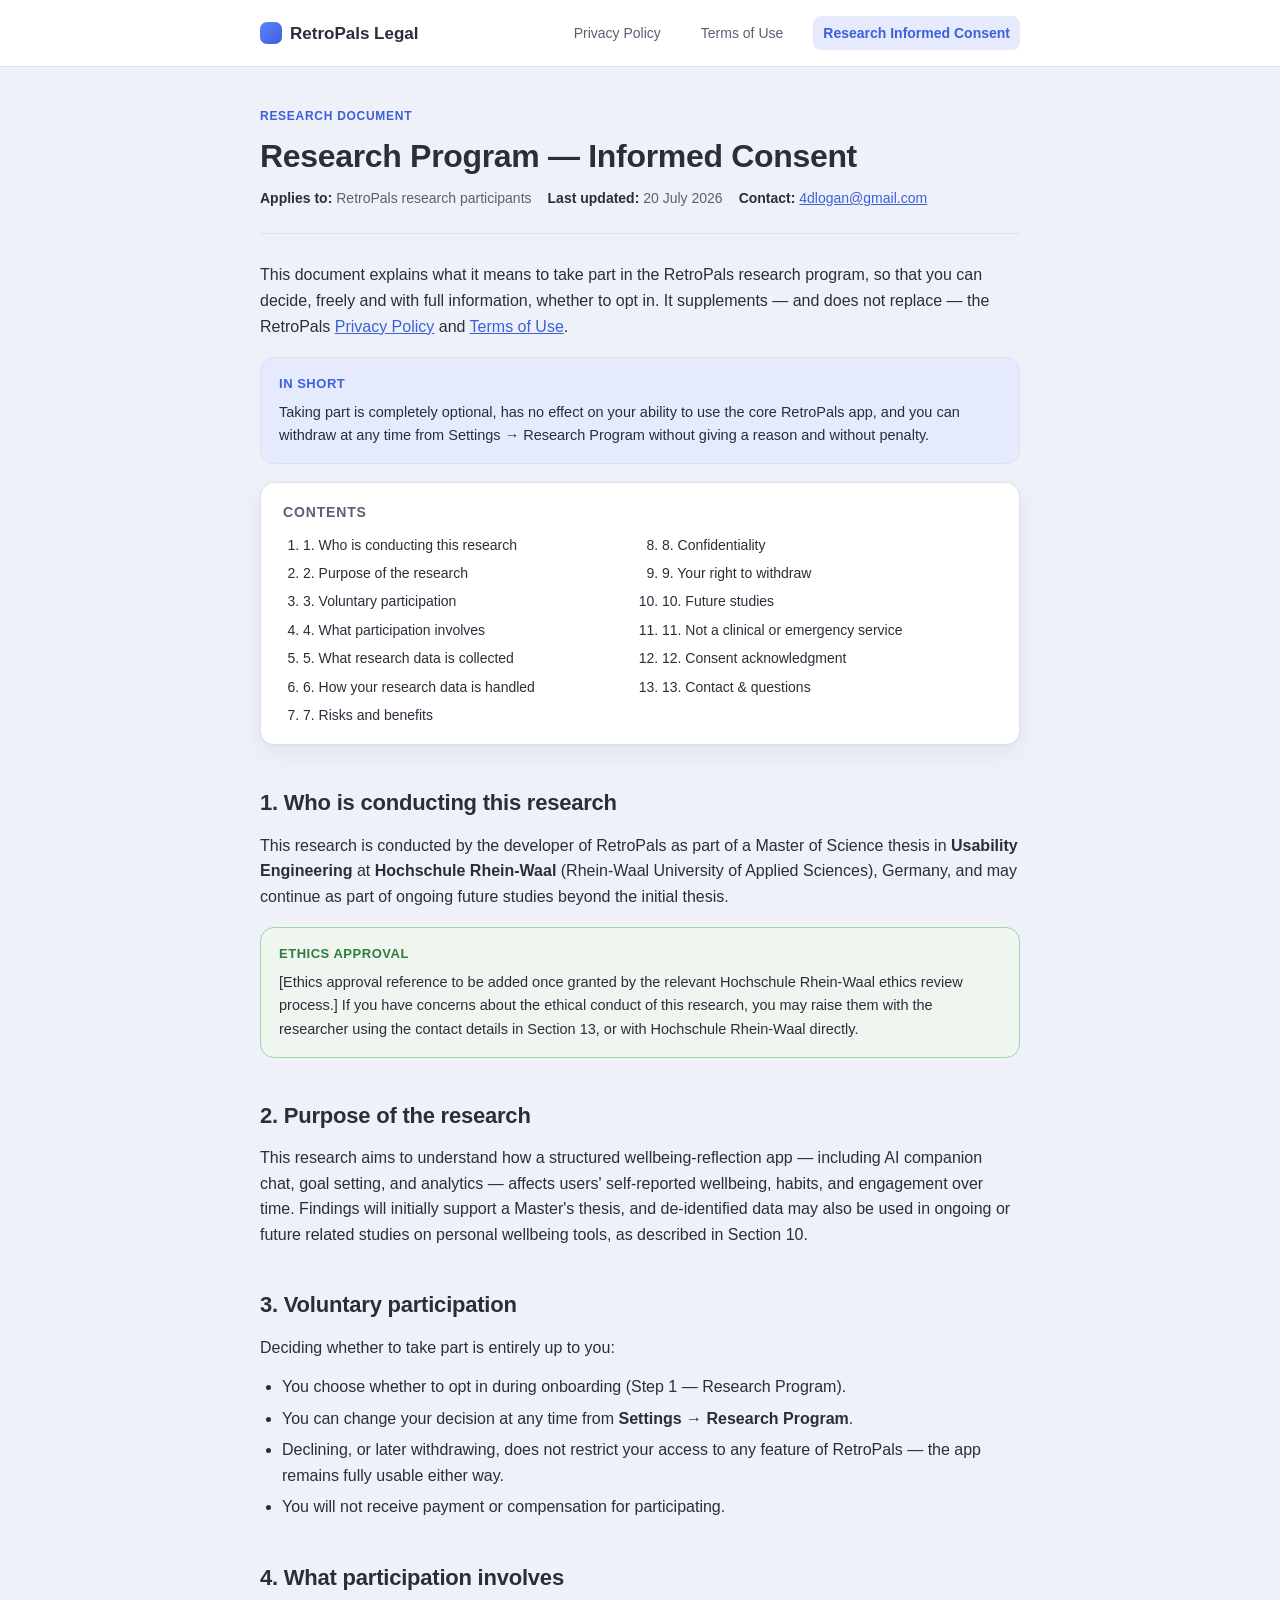
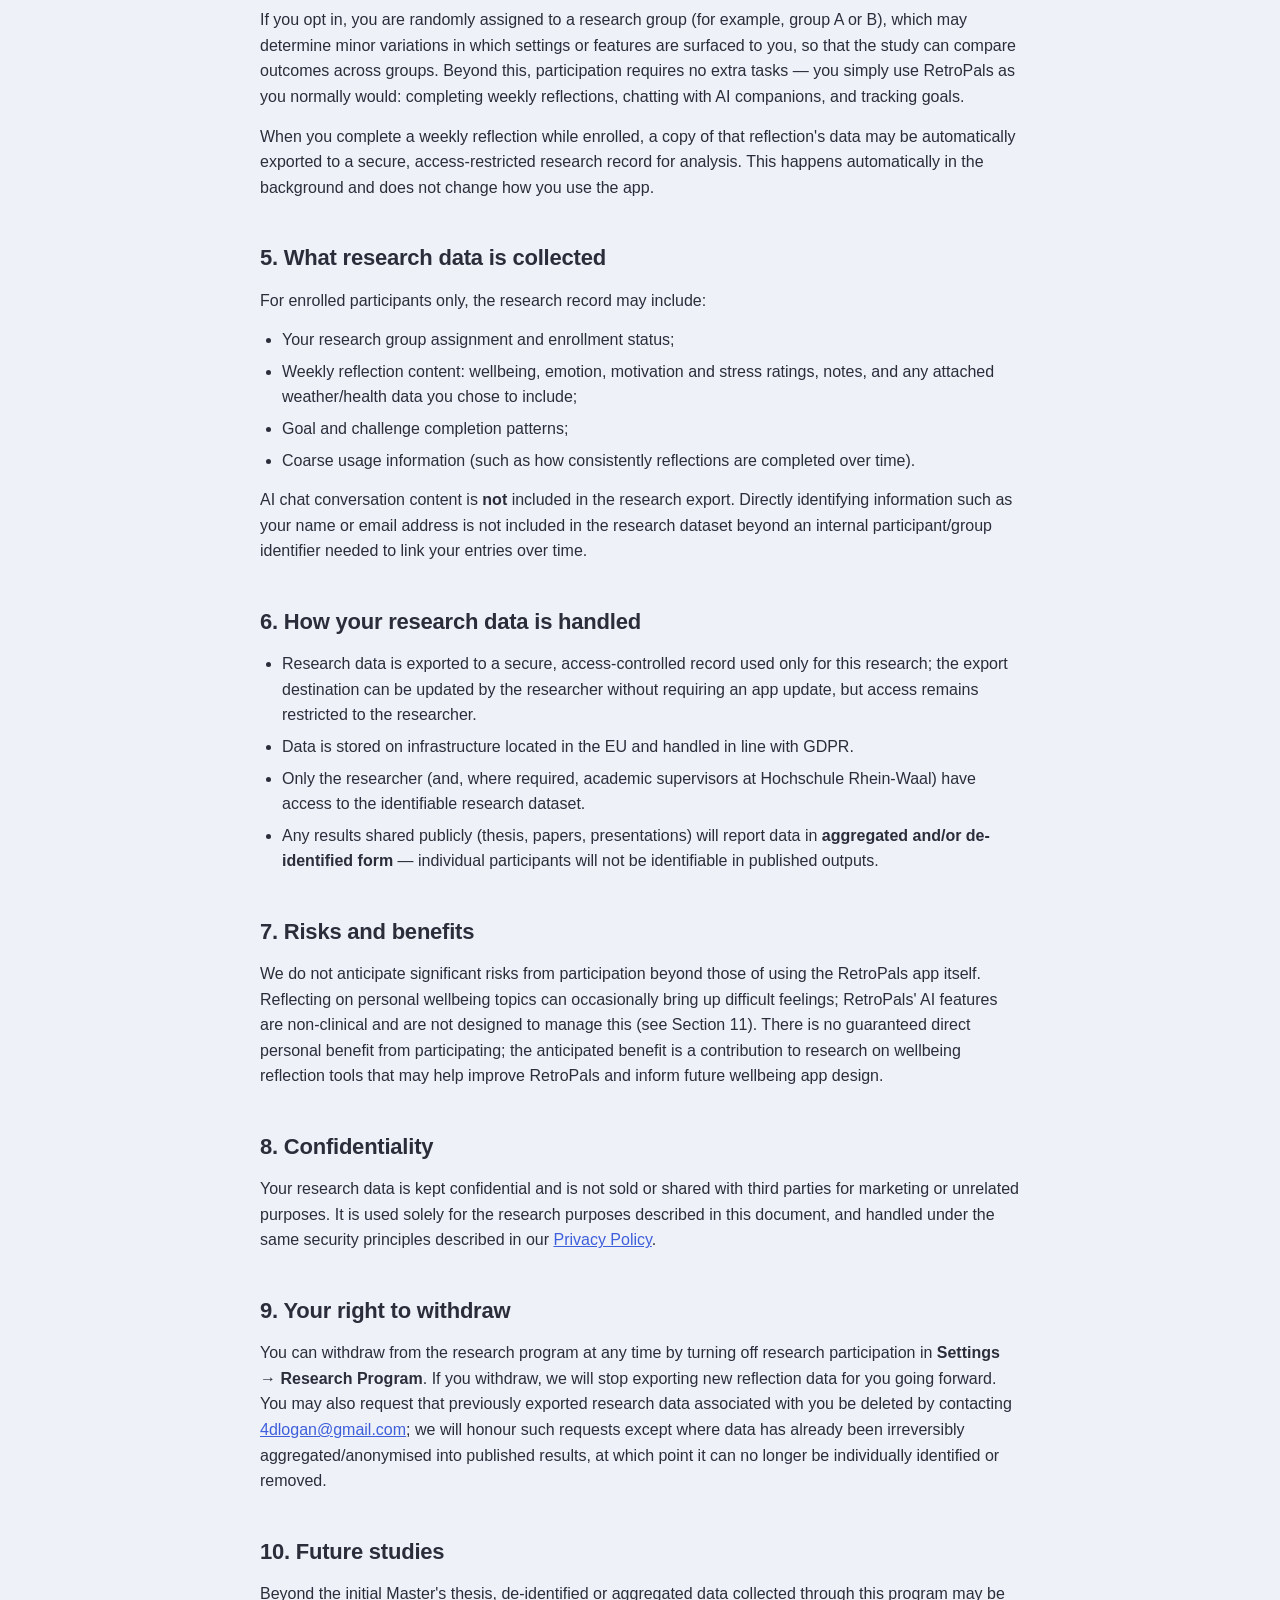
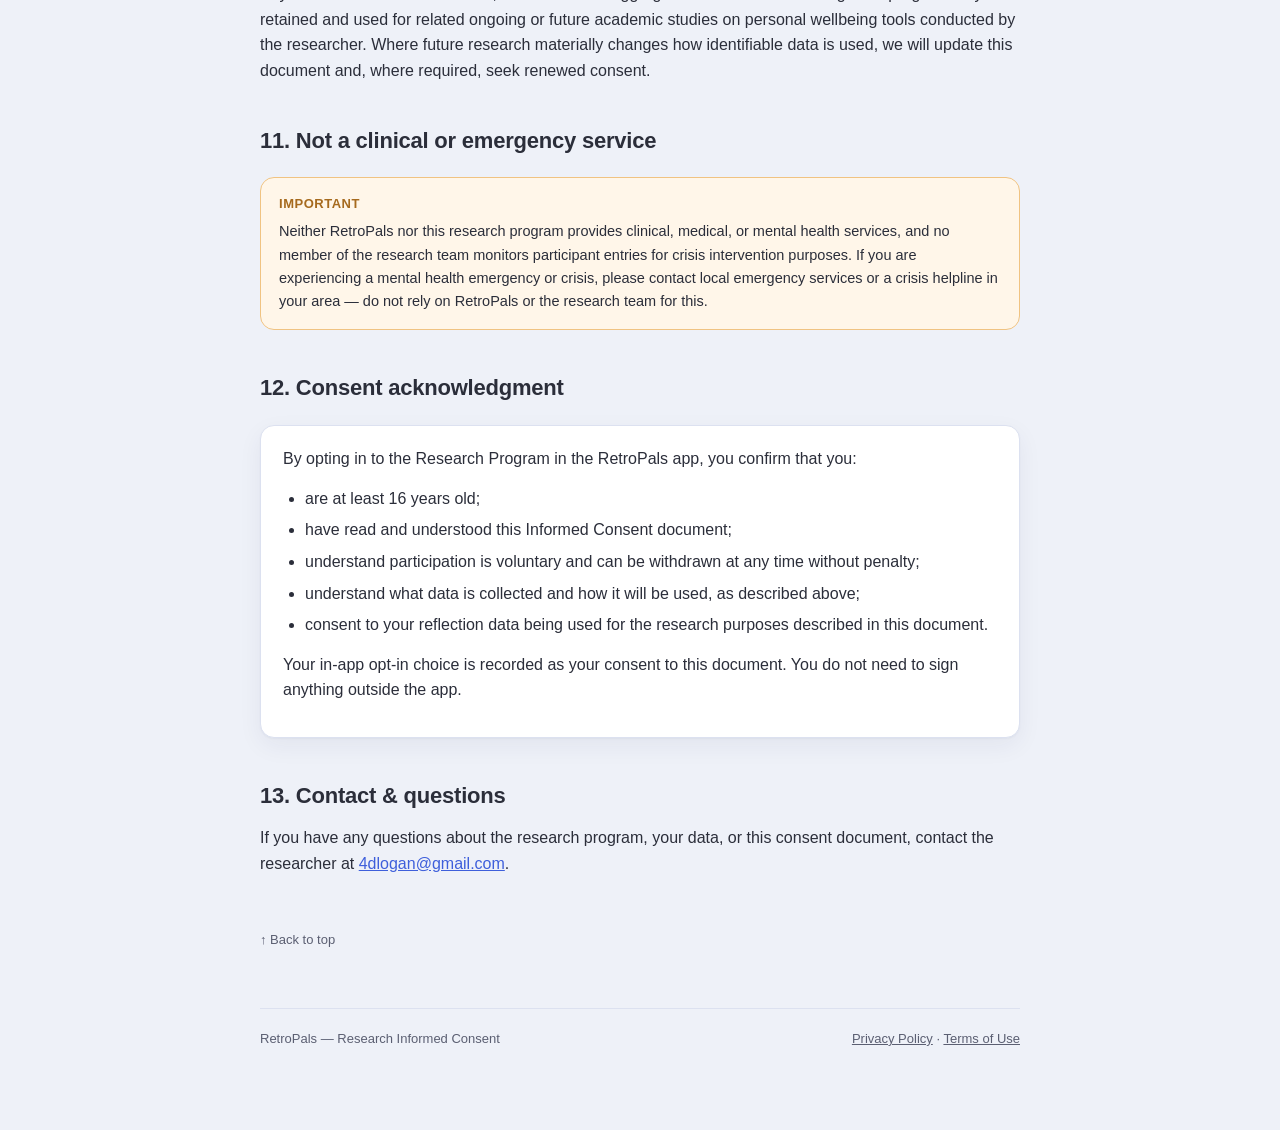
==== research-program.html @ ddf8b243 "Add HTML content for privacy policy, terms of use, and research consent" ====
<!doctype html>
<html lang="en">
<head>
<meta charset="UTF-8">
<meta name="viewport" content="width=device-width, initial-scale=1.0">
<title>Research Informed Consent — RetroPals</title>
<meta name="description" content="Informed consent for participation in the RetroPals research program.">
<link rel="stylesheet" href="css/style.css">
</head>
<body>

<nav class="site-nav">
  <div class="site-nav-inner">
    <a class="brand" href="privacy-policy.html"><span class="brand-mark"></span>RetroPals Legal</a>
    <a class="doc-link" href="privacy-policy.html">Privacy Policy</a>
    <a class="doc-link" href="terms-and-conditions.html">Terms of Use</a>
    <a class="doc-link active" href="research-program.html">Research Informed Consent</a>
  </div>
</nav>

<main class="page">

  <header class="doc-header">
    <p class="doc-kicker">Research Document</p>
    <h1>Research Program — Informed Consent</h1>
    <div class="doc-meta">
      <span><strong>Applies to:</strong> RetroPals research participants</span>
      <span><strong>Last updated:</strong> 20 July 2026</span>
      <span><strong>Contact:</strong> <a href="mailto:4dlogan@gmail.com">4dlogan@gmail.com</a></span>
    </div>
  </header>

  <p>This document explains what it means to take part in the RetroPals research program, so that you can
  decide, freely and with full information, whether to opt in. It supplements — and does not replace — the
  RetroPals <a href="privacy-policy.html">Privacy Policy</a> and <a href="terms-and-conditions.html">Terms of
  Use</a>.</p>

  <div class="callout info">
    <span class="callout-title">In short</span>
    <p>Taking part is completely optional, has no effect on your ability to use the core RetroPals app, and
    you can withdraw at any time from Settings → Research Program without giving a reason and without
    penalty.</p>
  </div>

  <nav class="toc" aria-label="Table of contents">
    <h2>Contents</h2>
    <ol>
      <li><a href="#researcher">1. Who is conducting this research</a></li>
      <li><a href="#purpose">2. Purpose of the research</a></li>
      <li><a href="#voluntary">3. Voluntary participation</a></li>
      <li><a href="#involves">4. What participation involves</a></li>
      <li><a href="#data-collected">5. What research data is collected</a></li>
      <li><a href="#data-handling">6. How your research data is handled</a></li>
      <li><a href="#risks-benefits">7. Risks and benefits</a></li>
      <li><a href="#confidentiality">8. Confidentiality</a></li>
      <li><a href="#withdraw">9. Your right to withdraw</a></li>
      <li><a href="#future-studies">10. Future studies</a></li>
      <li><a href="#not-clinical">11. Not a clinical or emergency service</a></li>
      <li><a href="#consent">12. Consent acknowledgment</a></li>
      <li><a href="#contact">13. Contact &amp; questions</a></li>
    </ol>
  </nav>

  <h2 id="researcher">1. Who is conducting this research</h2>
  <p>This research is conducted by the developer of RetroPals as part of a Master of Science thesis in
  <strong>Usability Engineering</strong> at <strong>Hochschule Rhein-Waal</strong> (Rhein-Waal University of
  Applied Sciences), Germany, and may continue as part of ongoing future studies beyond the initial thesis.</p>
  <div class="callout note">
    <span class="callout-title">Ethics approval</span>
    <p>[Ethics approval reference to be added once granted by the relevant Hochschule Rhein-Waal ethics review
    process.] If you have concerns about the ethical conduct of this research, you may raise them with the
    researcher using the contact details in Section 13, or with Hochschule Rhein-Waal directly.</p>
  </div>

  <h2 id="purpose">2. Purpose of the research</h2>
  <p>This research aims to understand how a structured wellbeing-reflection app — including AI companion
  chat, goal setting, and analytics — affects users' self-reported wellbeing, habits, and engagement over
  time. Findings will initially support a Master's thesis, and de-identified data may also be used in ongoing
  or future related studies on personal wellbeing tools, as described in Section 10.</p>

  <h2 id="voluntary">3. Voluntary participation</h2>
  <p>Deciding whether to take part is entirely up to you:</p>
  <ul>
    <li>You choose whether to opt in during onboarding (Step 1 — Research Program).</li>
    <li>You can change your decision at any time from <strong>Settings → Research Program</strong>.</li>
    <li>Declining, or later withdrawing, does not restrict your access to any feature of RetroPals — the app
    remains fully usable either way.</li>
    <li>You will not receive payment or compensation for participating.</li>
  </ul>

  <h2 id="involves">4. What participation involves</h2>
  <p>If you opt in, you are randomly assigned to a research group (for example, group A or B), which may
  determine minor variations in which settings or features are surfaced to you, so that the study can compare
  outcomes across groups. Beyond this, participation requires no extra tasks — you simply use RetroPals as you
  normally would: completing weekly reflections, chatting with AI companions, and tracking goals.</p>
  <p>When you complete a weekly reflection while enrolled, a copy of that reflection's data may be
  automatically exported to a secure, access-restricted research record for analysis. This happens
  automatically in the background and does not change how you use the app.</p>

  <h2 id="data-collected">5. What research data is collected</h2>
  <p>For enrolled participants only, the research record may include:</p>
  <ul>
    <li>Your research group assignment and enrollment status;</li>
    <li>Weekly reflection content: wellbeing, emotion, motivation and stress ratings, notes, and any attached
    weather/health data you chose to include;</li>
    <li>Goal and challenge completion patterns;</li>
    <li>Coarse usage information (such as how consistently reflections are completed over time).</li>
  </ul>
  <p>AI chat conversation content is <strong>not</strong> included in the research export. Directly
  identifying information such as your name or email address is not included in the research dataset beyond
  an internal participant/group identifier needed to link your entries over time.</p>

  <h2 id="data-handling">6. How your research data is handled</h2>
  <ul>
    <li>Research data is exported to a secure, access-controlled record used only for this research; the
    export destination can be updated by the researcher without requiring an app update, but access remains
    restricted to the researcher.</li>
    <li>Data is stored on infrastructure located in the EU and handled in line with GDPR.</li>
    <li>Only the researcher (and, where required, academic supervisors at Hochschule Rhein-Waal) have access
    to the identifiable research dataset.</li>
    <li>Any results shared publicly (thesis, papers, presentations) will report data in
    <strong>aggregated and/or de-identified form</strong> — individual participants will not be identifiable
    in published outputs.</li>
  </ul>

  <h2 id="risks-benefits">7. Risks and benefits</h2>
  <p>We do not anticipate significant risks from participation beyond those of using the RetroPals app itself.
  Reflecting on personal wellbeing topics can occasionally bring up difficult feelings; RetroPals' AI features
  are non-clinical and are not designed to manage this (see Section 11). There is no guaranteed direct
  personal benefit from participating; the anticipated benefit is a contribution to research on wellbeing
  reflection tools that may help improve RetroPals and inform future wellbeing app design.</p>

  <h2 id="confidentiality">8. Confidentiality</h2>
  <p>Your research data is kept confidential and is not sold or shared with third parties for marketing or
  unrelated purposes. It is used solely for the research purposes described in this document, and handled
  under the same security principles described in our <a href="privacy-policy.html#security">Privacy
  Policy</a>.</p>

  <h2 id="withdraw">9. Your right to withdraw</h2>
  <p>You can withdraw from the research program at any time by turning off research participation in
  <strong>Settings → Research Program</strong>. If you withdraw, we will stop exporting new reflection data
  for you going forward. You may also request that previously exported research data associated with you be
  deleted by contacting <a href="mailto:4dlogan@gmail.com">4dlogan@gmail.com</a>; we will honour such requests
  except where data has already been irreversibly aggregated/anonymised into published results, at which
  point it can no longer be individually identified or removed.</p>

  <h2 id="future-studies">10. Future studies</h2>
  <p>Beyond the initial Master's thesis, de-identified or aggregated data collected through this program may
  be retained and used for related ongoing or future academic studies on personal wellbeing tools conducted by
  the researcher. Where future research materially changes how identifiable data is used, we will update this
  document and, where required, seek renewed consent.</p>

  <h2 id="not-clinical">11. Not a clinical or emergency service</h2>
  <div class="callout warn">
    <span class="callout-title">Important</span>
    <p>Neither RetroPals nor this research program provides clinical, medical, or mental health services, and
    no member of the research team monitors participant entries for crisis intervention purposes. If you are
    experiencing a mental health emergency or crisis, please contact local emergency services or a crisis
    helpline in your area — do not rely on RetroPals or the research team for this.</p>
  </div>

  <h2 id="consent">12. Consent acknowledgment</h2>
  <div class="card">
    <p>By opting in to the Research Program in the RetroPals app, you confirm that you:</p>
    <ul>
      <li>are at least 16 years old;</li>
      <li>have read and understood this Informed Consent document;</li>
      <li>understand participation is voluntary and can be withdrawn at any time without penalty;</li>
      <li>understand what data is collected and how it will be used, as described above;</li>
      <li>consent to your reflection data being used for the research purposes described in this document.</li>
    </ul>
    <p>Your in-app opt-in choice is recorded as your consent to this document. You do not need to sign
    anything outside the app.</p>
  </div>

  <h2 id="contact">13. Contact &amp; questions</h2>
  <p>If you have any questions about the research program, your data, or this consent document, contact the
  researcher at <a href="mailto:4dlogan@gmail.com">4dlogan@gmail.com</a>.</p>

  <a class="back-to-top" href="#top">↑ Back to top</a>

  <footer class="doc-footer">
    <span>RetroPals — Research Informed Consent</span>
    <span><a href="privacy-policy.html">Privacy Policy</a> · <a href="terms-and-conditions.html">Terms of Use</a></span>
  </footer>

</main>
</body>
</html>
---- css/style.css ----
/* RetroPals — shared stylesheet for legal & research documents */

:root {
  --bg: #EEF1F8;
  --surface: #FFFFFF;
  --surface-alt: #F4F6FD;
  --text: #2B2E3A;
  --text-muted: #5B5F72;
  --primary: #5E82FF;
  --primary-dark: #3E5FDB;
  --border: #DCE1F0;
  --radius: 14px;
  --accent-bg: #E5EBFC;
  --note-bg: #EEF6EF;
  --note-border: #9FD3A8;
  --warn-bg: #FFF6E9;
  --warn-border: #F0C382;
  --shadow: 0 1px 2px rgba(30, 41, 80, 0.04), 0 8px 24px rgba(30, 41, 80, 0.06);
}

@media (prefers-color-scheme: dark) {
  :root {
    --bg: #10131A;
    --surface: #171B24;
    --surface-alt: #1B2029;
    --text: #D6DEF5;
    --text-muted: #9AA3C0;
    --primary: #8DA0FA;
    --primary-dark: #B7C4FD;
    --border: #2B3040;
    --accent-bg: #1C2135;
    --note-bg: #17241C;
    --note-border: #3B6B45;
    --warn-bg: #251F14;
    --warn-border: #6B5527;
    --shadow: 0 1px 2px rgba(0, 0, 0, 0.3), 0 8px 24px rgba(0, 0, 0, 0.35);
  }
}

* { box-sizing: border-box; }

html { scroll-behavior: smooth; }

body {
  margin: 0;
  background: var(--bg);
  color: var(--text);
  font-family: -apple-system, BlinkMacSystemFont, "Segoe UI", Inter, Roboto, Helvetica, Arial, sans-serif;
  line-height: 1.6;
  font-size: 16px;
  -webkit-font-smoothing: antialiased;
}

.page {
  max-width: 800px;
  margin: 0 auto;
  padding: 0 20px 80px;
}

/* Top nav */
.site-nav {
  background: var(--surface);
  border-bottom: 1px solid var(--border);
  margin-bottom: 32px;
}

.site-nav-inner {
  max-width: 800px;
  margin: 0 auto;
  padding: 16px 20px;
  display: flex;
  flex-wrap: wrap;
  align-items: center;
  gap: 8px 20px;
}

.brand {
  font-weight: 700;
  font-size: 17px;
  color: var(--text);
  text-decoration: none;
  margin-right: auto;
  display: flex;
  align-items: center;
  gap: 8px;
}

.brand-mark {
  width: 22px;
  height: 22px;
  border-radius: 7px;
  background: linear-gradient(135deg, var(--primary), var(--primary-dark));
  display: inline-block;
  flex-shrink: 0;
}

.site-nav a.doc-link {
  font-size: 14px;
  color: var(--text-muted);
  text-decoration: none;
  padding: 6px 10px;
  border-radius: 8px;
}

.site-nav a.doc-link:hover {
  background: var(--accent-bg);
  color: var(--text);
}

.site-nav a.doc-link.active {
  color: var(--primary-dark);
  background: var(--accent-bg);
  font-weight: 600;
}

/* Header */
.doc-header {
  padding: 8px 0 24px;
  border-bottom: 1px solid var(--border);
  margin-bottom: 28px;
}

.doc-kicker {
  text-transform: uppercase;
  letter-spacing: 0.06em;
  font-size: 12px;
  font-weight: 700;
  color: var(--primary-dark);
  margin: 0 0 10px;
}

.doc-header h1 {
  margin: 0 0 12px;
  font-size: 32px;
  line-height: 1.2;
  letter-spacing: -0.01em;
}

.doc-meta {
  color: var(--text-muted);
  font-size: 14px;
  display: flex;
  flex-wrap: wrap;
  gap: 6px 16px;
}

.doc-meta strong { color: var(--text); }

/* Typography */
h2 {
  font-size: 22px;
  margin: 40px 0 12px;
  scroll-margin-top: 90px;
  letter-spacing: -0.01em;
}

h3 {
  font-size: 17px;
  margin: 24px 0 10px;
  scroll-margin-top: 90px;
}

p { margin: 0 0 14px; }

ul, ol { margin: 0 0 14px; padding-left: 22px; }
li { margin-bottom: 6px; }

a { color: var(--primary-dark); }

strong { color: var(--text); }

/* Table of contents */
.toc {
  background: var(--surface);
  border: 1px solid var(--border);
  border-radius: var(--radius);
  padding: 18px 22px;
  margin-bottom: 32px;
  box-shadow: var(--shadow);
}

.toc h2 {
  margin: 0 0 10px;
  font-size: 14px;
  text-transform: uppercase;
  letter-spacing: 0.06em;
  color: var(--text-muted);
}

.toc ol {
  columns: 2;
  column-gap: 24px;
  margin: 0;
  padding-left: 20px;
  font-size: 14px;
}

.toc li { margin-bottom: 6px; break-inside: avoid; }
.toc a { text-decoration: none; color: var(--text); }
.toc a:hover { color: var(--primary-dark); }

/* Callouts */
.callout {
  border-radius: var(--radius);
  padding: 16px 18px;
  margin: 18px 0;
  border: 1px solid var(--border);
  background: var(--surface-alt);
  font-size: 14.5px;
}

.callout p:last-child { margin-bottom: 0; }

.callout-title {
  font-weight: 700;
  font-size: 13px;
  text-transform: uppercase;
  letter-spacing: 0.04em;
  margin-bottom: 6px;
  display: block;
}

.callout.info { background: var(--accent-bg); border-color: var(--border); }
.callout.info .callout-title { color: var(--primary-dark); }

.callout.note { background: var(--note-bg); border-color: var(--note-border); }
.callout.note .callout-title { color: #2E7D3E; }

.callout.warn { background: var(--warn-bg); border-color: var(--warn-border); }
.callout.warn .callout-title { color: #A66A1E; }

/* Tables */
.table-wrap {
  overflow-x: auto;
  margin: 16px 0 22px;
  border: 1px solid var(--border);
  border-radius: var(--radius);
}

table {
  width: 100%;
  border-collapse: collapse;
  font-size: 14px;
  min-width: 480px;
  background: var(--surface);
}

th, td {
  text-align: left;
  padding: 10px 14px;
  border-bottom: 1px solid var(--border);
  vertical-align: top;
}

th {
  background: var(--surface-alt);
  font-size: 12.5px;
  text-transform: uppercase;
  letter-spacing: 0.03em;
  color: var(--text-muted);
}

tr:last-child td { border-bottom: none; }

/* Section card for signature / acknowledgment blocks */
.card {
  background: var(--surface);
  border: 1px solid var(--border);
  border-radius: var(--radius);
  padding: 20px 22px;
  box-shadow: var(--shadow);
  margin: 20px 0;
}

/* Footer */
.doc-footer {
  margin-top: 56px;
  padding-top: 20px;
  border-top: 1px solid var(--border);
  color: var(--text-muted);
  font-size: 13px;
  display: flex;
  flex-wrap: wrap;
  justify-content: space-between;
  gap: 10px;
}

.doc-footer a { color: var(--text-muted); }

.back-to-top {
  display: inline-block;
  margin-top: 40px;
  font-size: 13px;
  text-decoration: none;
  color: var(--text-muted);
}

@media (max-width: 560px) {
  .doc-header h1 { font-size: 26px; }
  .toc ol { columns: 1; }
}
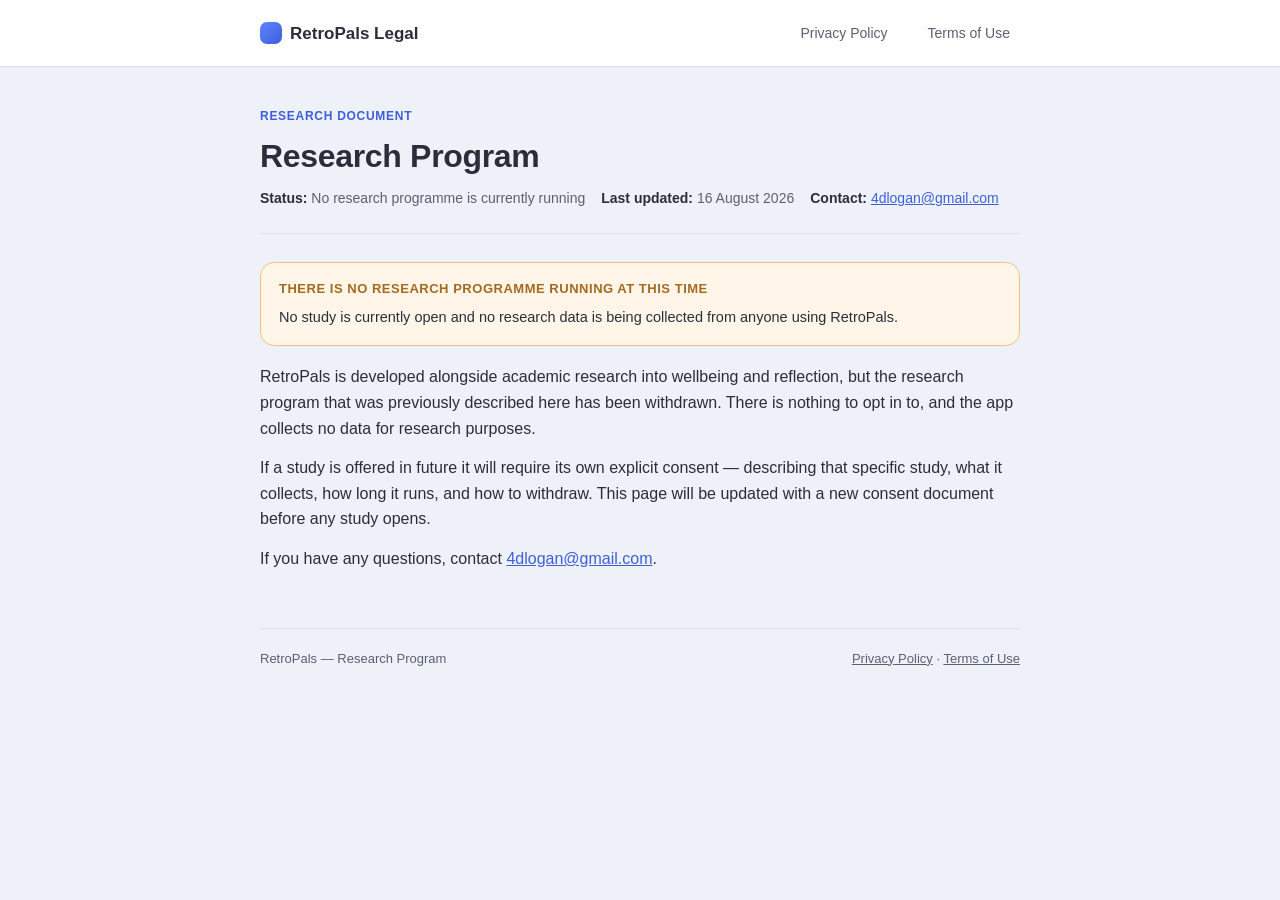
==== commit c3e22f7d: "Take down research program content from published legal docs The research program was removed from t" ====
--- a/research-program.html
+++ b/research-program.html
@@ -3,8 +3,8 @@
 <head>
 <meta charset="UTF-8">
 <meta name="viewport" content="width=device-width, initial-scale=1.0">
-<title>Research Informed Consent — RetroPals</title>
-<meta name="description" content="Informed consent for participation in the RetroPals research program.">
+<title>Research Program — RetroPals</title>
+<meta name="description" content="There is no RetroPals research programme running at this time.">
 <link rel="stylesheet" href="css/style.css">
 </head>
 <body>
@@ -14,7 +14,6 @@
     <a class="brand" href="privacy-policy.html"><span class="brand-mark"></span>RetroPals Legal</a>
     <a class="doc-link" href="privacy-policy.html">Privacy Policy</a>
     <a class="doc-link" href="terms-and-conditions.html">Terms of Use</a>
-    <a class="doc-link active" href="research-program.html">Research Informed Consent</a>
   </div>
 </nav>
 
@@ -22,165 +21,31 @@
 
   <header class="doc-header">
     <p class="doc-kicker">Research Document</p>
-    <h1>Research Program — Informed Consent</h1>
+    <h1>Research Program</h1>
     <div class="doc-meta">
-      <span><strong>Applies to:</strong> RetroPals research participants</span>
-      <span><strong>Last updated:</strong> 20 July 2026</span>
+      <span><strong>Status:</strong> No research programme is currently running</span>
+      <span><strong>Last updated:</strong> 16 August 2026</span>
       <span><strong>Contact:</strong> <a href="mailto:4dlogan@gmail.com">4dlogan@gmail.com</a></span>
     </div>
   </header>
 
-  <p>This document explains what it means to take part in the RetroPals research program, so that you can
-  decide, freely and with full information, whether to opt in. It supplements — and does not replace — the
-  RetroPals <a href="privacy-policy.html">Privacy Policy</a> and <a href="terms-and-conditions.html">Terms of
-  Use</a>.</p>
-
-  <div class="callout info">
-    <span class="callout-title">In short</span>
-    <p>Taking part is completely optional, has no effect on your ability to use the core RetroPals app, and
-    you can withdraw at any time from Settings → Research Program without giving a reason and without
-    penalty.</p>
+  <div class="callout warn">
+    <span class="callout-title">There is no research programme running at this time</span>
+    <p>No study is currently open and no research data is being collected from anyone using RetroPals.</p>
   </div>
 
-  <nav class="toc" aria-label="Table of contents">
-    <h2>Contents</h2>
-    <ol>
-      <li><a href="#researcher">1. Who is conducting this research</a></li>
-      <li><a href="#purpose">2. Purpose of the research</a></li>
-      <li><a href="#voluntary">3. Voluntary participation</a></li>
-      <li><a href="#involves">4. What participation involves</a></li>
-      <li><a href="#data-collected">5. What research data is collected</a></li>
-      <li><a href="#data-handling">6. How your research data is handled</a></li>
-      <li><a href="#risks-benefits">7. Risks and benefits</a></li>
-      <li><a href="#confidentiality">8. Confidentiality</a></li>
-      <li><a href="#withdraw">9. Your right to withdraw</a></li>
-      <li><a href="#future-studies">10. Future studies</a></li>
-      <li><a href="#not-clinical">11. Not a clinical or emergency service</a></li>
-      <li><a href="#consent">12. Consent acknowledgment</a></li>
-      <li><a href="#contact">13. Contact &amp; questions</a></li>
-    </ol>
-  </nav>
+  <p>RetroPals is developed alongside academic research into wellbeing and reflection, but the research
+  program that was previously described here has been withdrawn. There is nothing to opt in to, and the app
+  collects no data for research purposes.</p>
 
-  <h2 id="researcher">1. Who is conducting this research</h2>
-  <p>This research is conducted by the developer of RetroPals as part of a Master of Science thesis in
-  <strong>Usability Engineering</strong> at <strong>Hochschule Rhein-Waal</strong> (Rhein-Waal University of
-  Applied Sciences), Germany, and may continue as part of ongoing future studies beyond the initial thesis.</p>
-  <div class="callout note">
-    <span class="callout-title">Ethics approval</span>
-    <p>[Ethics approval reference to be added once granted by the relevant Hochschule Rhein-Waal ethics review
-    process.] If you have concerns about the ethical conduct of this research, you may raise them with the
-    researcher using the contact details in Section 13, or with Hochschule Rhein-Waal directly.</p>
-  </div>
+  <p>If a study is offered in future it will require its own explicit consent — describing that specific
+  study, what it collects, how long it runs, and how to withdraw. This page will be updated with a new
+  consent document before any study opens.</p>
 
-  <h2 id="purpose">2. Purpose of the research</h2>
-  <p>This research aims to understand how a structured wellbeing-reflection app — including AI companion
-  chat, goal setting, and analytics — affects users' self-reported wellbeing, habits, and engagement over
-  time. Findings will initially support a Master's thesis, and de-identified data may also be used in ongoing
-  or future related studies on personal wellbeing tools, as described in Section 10.</p>
-
-  <h2 id="voluntary">3. Voluntary participation</h2>
-  <p>Deciding whether to take part is entirely up to you:</p>
-  <ul>
-    <li>You choose whether to opt in during onboarding (Step 1 — Research Program).</li>
-    <li>You can change your decision at any time from <strong>Settings → Research Program</strong>.</li>
-    <li>Declining, or later withdrawing, does not restrict your access to any feature of RetroPals — the app
-    remains fully usable either way.</li>
-    <li>You will not receive payment or compensation for participating.</li>
-  </ul>
-
-  <h2 id="involves">4. What participation involves</h2>
-  <p>If you opt in, you are randomly assigned to a research group (for example, group A or B), which may
-  determine minor variations in which settings or features are surfaced to you, so that the study can compare
-  outcomes across groups. Beyond this, participation requires no extra tasks — you simply use RetroPals as you
-  normally would: completing weekly reflections, chatting with AI companions, and tracking goals.</p>
-  <p>When you complete a weekly reflection while enrolled, a copy of that reflection's data may be
-  automatically exported to a secure, access-restricted research record for analysis. This happens
-  automatically in the background and does not change how you use the app.</p>
-
-  <h2 id="data-collected">5. What research data is collected</h2>
-  <p>For enrolled participants only, the research record may include:</p>
-  <ul>
-    <li>Your research group assignment and enrollment status;</li>
-    <li>Weekly reflection content: wellbeing, emotion, motivation and stress ratings, notes, and any attached
-    weather/health data you chose to include;</li>
-    <li>Goal and challenge completion patterns;</li>
-    <li>Coarse usage information (such as how consistently reflections are completed over time).</li>
-  </ul>
-  <p>AI chat conversation content is <strong>not</strong> included in the research export. Directly
-  identifying information such as your name or email address is not included in the research dataset beyond
-  an internal participant/group identifier needed to link your entries over time.</p>
-
-  <h2 id="data-handling">6. How your research data is handled</h2>
-  <ul>
-    <li>Research data is exported to a secure, access-controlled record used only for this research; the
-    export destination can be updated by the researcher without requiring an app update, but access remains
-    restricted to the researcher.</li>
-    <li>Data is stored on infrastructure located in the EU and handled in line with GDPR.</li>
-    <li>Only the researcher (and, where required, academic supervisors at Hochschule Rhein-Waal) have access
-    to the identifiable research dataset.</li>
-    <li>Any results shared publicly (thesis, papers, presentations) will report data in
-    <strong>aggregated and/or de-identified form</strong> — individual participants will not be identifiable
-    in published outputs.</li>
-  </ul>
-
-  <h2 id="risks-benefits">7. Risks and benefits</h2>
-  <p>We do not anticipate significant risks from participation beyond those of using the RetroPals app itself.
-  Reflecting on personal wellbeing topics can occasionally bring up difficult feelings; RetroPals' AI features
-  are non-clinical and are not designed to manage this (see Section 11). There is no guaranteed direct
-  personal benefit from participating; the anticipated benefit is a contribution to research on wellbeing
-  reflection tools that may help improve RetroPals and inform future wellbeing app design.</p>
-
-  <h2 id="confidentiality">8. Confidentiality</h2>
-  <p>Your research data is kept confidential and is not sold or shared with third parties for marketing or
-  unrelated purposes. It is used solely for the research purposes described in this document, and handled
-  under the same security principles described in our <a href="privacy-policy.html#security">Privacy
-  Policy</a>.</p>
-
-  <h2 id="withdraw">9. Your right to withdraw</h2>
-  <p>You can withdraw from the research program at any time by turning off research participation in
-  <strong>Settings → Research Program</strong>. If you withdraw, we will stop exporting new reflection data
-  for you going forward. You may also request that previously exported research data associated with you be
-  deleted by contacting <a href="mailto:4dlogan@gmail.com">4dlogan@gmail.com</a>; we will honour such requests
-  except where data has already been irreversibly aggregated/anonymised into published results, at which
-  point it can no longer be individually identified or removed.</p>
-
-  <h2 id="future-studies">10. Future studies</h2>
-  <p>Beyond the initial Master's thesis, de-identified or aggregated data collected through this program may
-  be retained and used for related ongoing or future academic studies on personal wellbeing tools conducted by
-  the researcher. Where future research materially changes how identifiable data is used, we will update this
-  document and, where required, seek renewed consent.</p>
-
-  <h2 id="not-clinical">11. Not a clinical or emergency service</h2>
-  <div class="callout warn">
-    <span class="callout-title">Important</span>
-    <p>Neither RetroPals nor this research program provides clinical, medical, or mental health services, and
-    no member of the research team monitors participant entries for crisis intervention purposes. If you are
-    experiencing a mental health emergency or crisis, please contact local emergency services or a crisis
-    helpline in your area — do not rely on RetroPals or the research team for this.</p>
-  </div>
-
-  <h2 id="consent">12. Consent acknowledgment</h2>
-  <div class="card">
-    <p>By opting in to the Research Program in the RetroPals app, you confirm that you:</p>
-    <ul>
-      <li>are at least 16 years old;</li>
-      <li>have read and understood this Informed Consent document;</li>
-      <li>understand participation is voluntary and can be withdrawn at any time without penalty;</li>
-      <li>understand what data is collected and how it will be used, as described above;</li>
-      <li>consent to your reflection data being used for the research purposes described in this document.</li>
-    </ul>
-    <p>Your in-app opt-in choice is recorded as your consent to this document. You do not need to sign
-    anything outside the app.</p>
-  </div>
-
-  <h2 id="contact">13. Contact &amp; questions</h2>
-  <p>If you have any questions about the research program, your data, or this consent document, contact the
-  researcher at <a href="mailto:4dlogan@gmail.com">4dlogan@gmail.com</a>.</p>
-
-  <a class="back-to-top" href="#top">↑ Back to top</a>
+  <p>If you have any questions, contact <a href="mailto:4dlogan@gmail.com">4dlogan@gmail.com</a>.</p>
 
   <footer class="doc-footer">
-    <span>RetroPals — Research Informed Consent</span>
+    <span>RetroPals — Research Program</span>
     <span><a href="privacy-policy.html">Privacy Policy</a> · <a href="terms-and-conditions.html">Terms of Use</a></span>
   </footer>
 
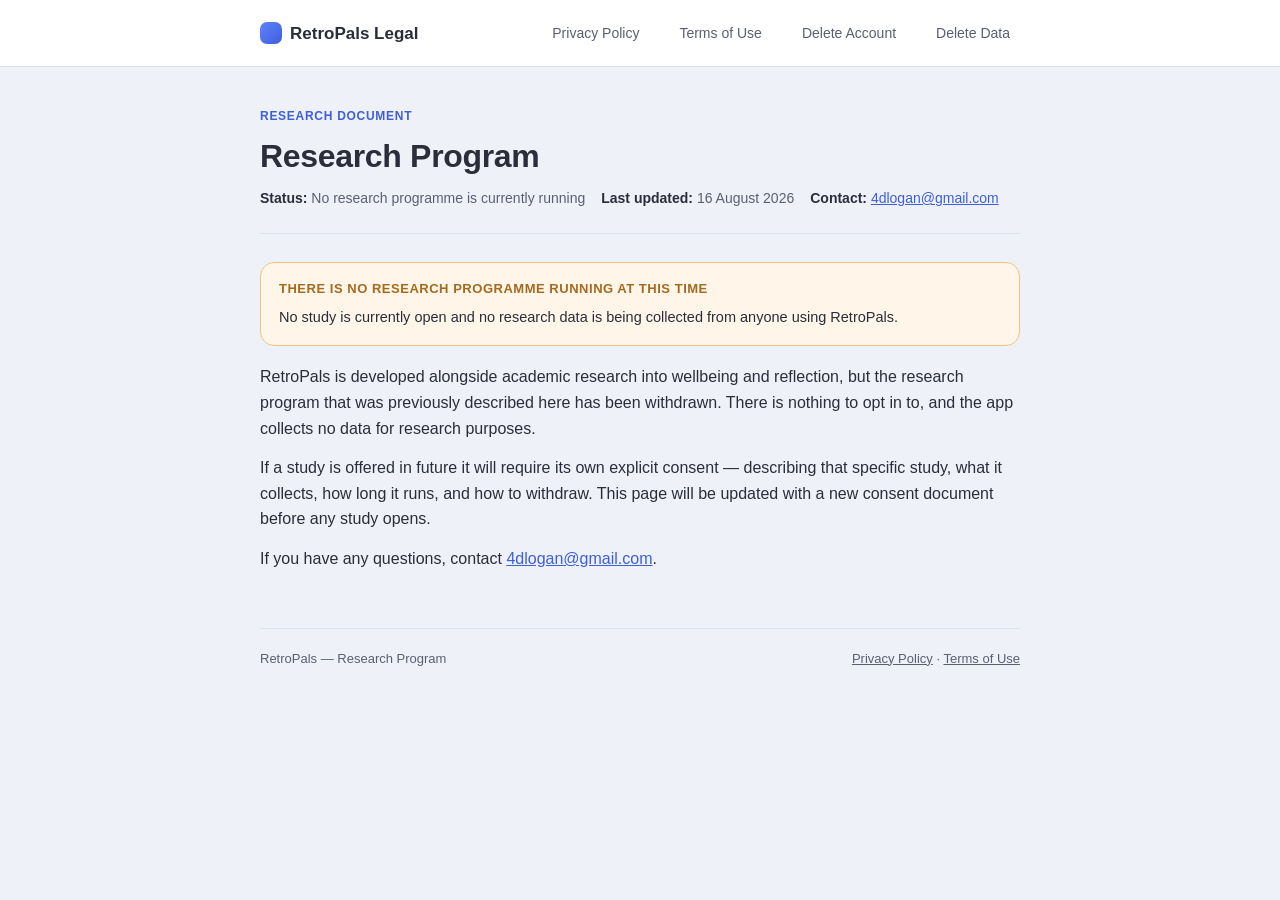
==== commit 2916677c: "Add Delete Account and Delete Data pages for Play Console Adds /delete-account/ and /delete-data/ pa" ====
--- a/research-program.html
+++ b/research-program.html
@@ -14,6 +14,8 @@
     <a class="brand" href="privacy-policy.html"><span class="brand-mark"></span>RetroPals Legal</a>
     <a class="doc-link" href="privacy-policy.html">Privacy Policy</a>
     <a class="doc-link" href="terms-and-conditions.html">Terms of Use</a>
+    <a class="doc-link" href="delete-account/">Delete Account</a>
+    <a class="doc-link" href="delete-data/">Delete Data</a>
   </div>
 </nav>
 
